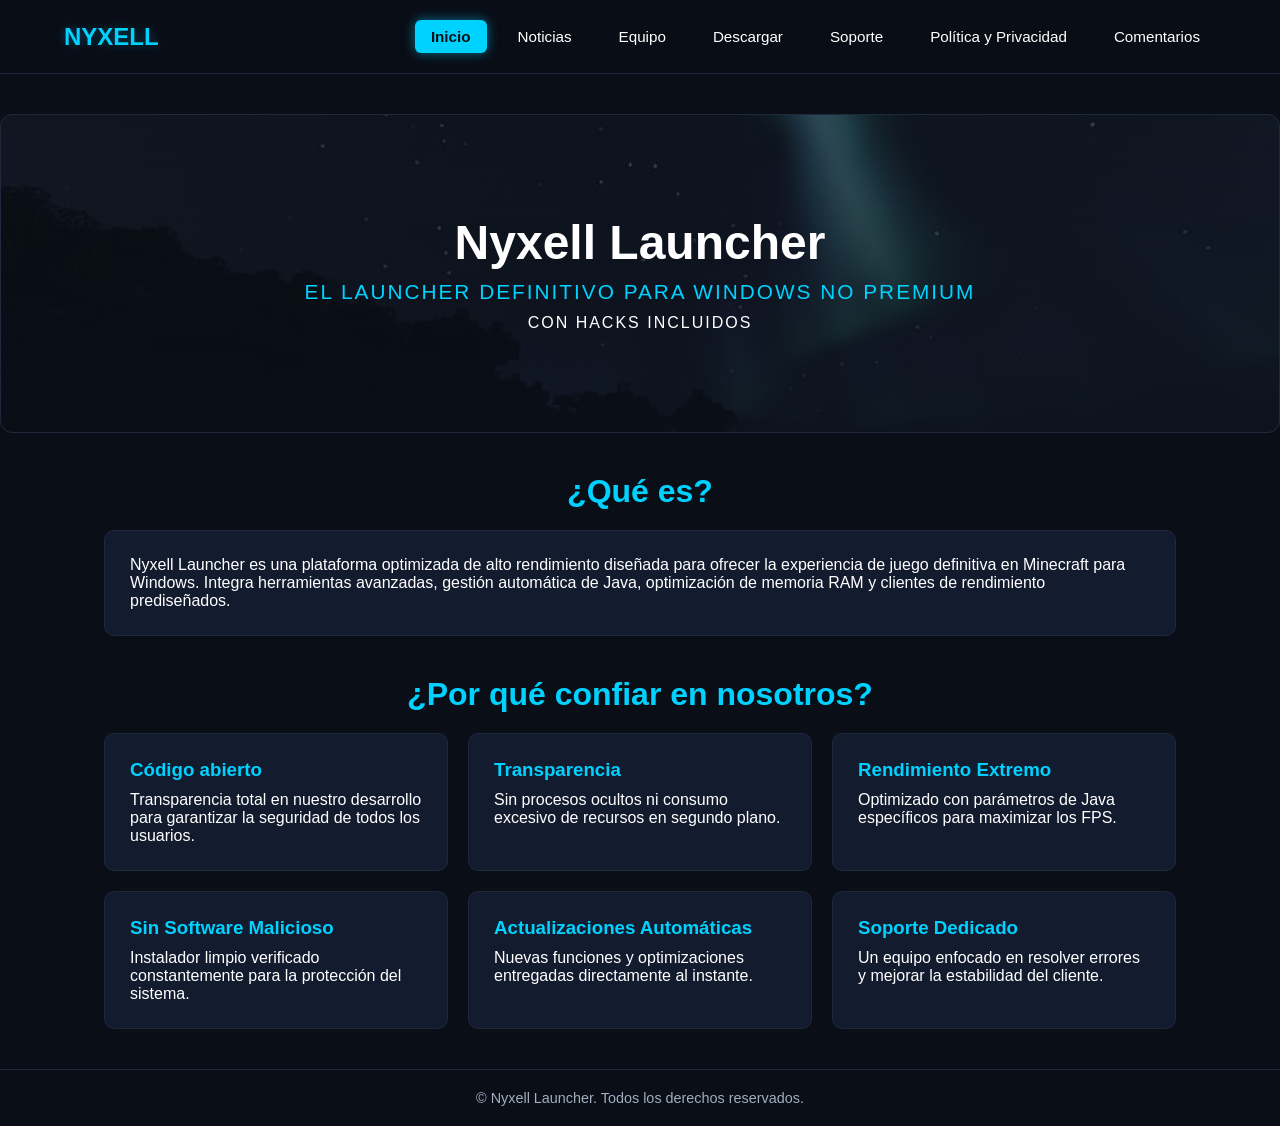
==== index.html @ 3a6e11a3 "Update index.html" ====
<!DOCTYPE html>
<html lang="es">
<head>
    <link rel="icon" type="image/png" href="nyxell.png">
    <meta charset="UTF-8">
    <meta name="viewport" content="width=device-width, initial-scale=1.0">
    <title>Nyxell Launcher - Inicio</title>
    <link rel="stylesheet" href="style.css">
</head>
<body>
    <header>
        <a href="index.html" class="logo">NYXELL</a>
        <nav>
            <a href="index.html" class="active">Inicio</a>
            <a href="noticias.html">Noticias</a>
            <a href="equipo.html">Equipo</a>
            <a href="download.html">Descargar</a>
            <a href="soporte.html">Soporte</a>
            <a href="politica.html">Política y Privacidad</a>
            <a href="comentarios.html">Comentarios</a>
        </nav>
    </header>

    <main>
        <section class="hero">
            <h1>Nyxell Launcher</h1>
            <p>El launcher definitivo para Windows no premium</p>
            <p style="font-size: 1rem; margin-top: 10px; color: #ffffff;">Con hacks incluidos</p>
        </section>

        <h2 class="section-title">¿Qué es?</h2>
        <div class="card" style="margin-bottom: 40px;">
            <p>Nyxell Launcher es una plataforma optimizada de alto rendimiento diseñada para ofrecer la experiencia de juego definitiva en Minecraft para Windows. Integra herramientas avanzadas, gestión automática de Java, optimización de memoria RAM y clientes de rendimiento prediseñados.</p>
        </div>

        <h2 class="section-title">¿Por qué confiar en nosotros?</h2>
        <div class="grid">
            <div class="card">
                <h3>Código abierto</h3>
                <p>Transparencia total en nuestro desarrollo para garantizar la seguridad de todos los usuarios.</p>
            </div>
            <div class="card">
                <h3>Transparencia</h3>
                <p>Sin procesos ocultos ni consumo excesivo de recursos en segundo plano.</p>
            </div>
            <div class="card">
                <h3>Rendimiento Extremo</h3>
                <p>Optimizado con parámetros de Java específicos para maximizar los FPS.</p>
            </div>
            <div class="card">
                <h3>Sin Software Malicioso</h3>
                <p>Instalador limpio verificado constantemente para la protección del sistema.</p>
            </div>
            <div class="card">
                <h3>Actualizaciones Automáticas</h3>
                <p>Nuevas funciones y optimizaciones entregadas directamente al instante.</p>
            </div>
            <div class="card">
                <h3>Soporte Dedicado</h3>
                <p>Un equipo enfocado en resolver errores y mejorar la estabilidad del cliente.</p>
            </div>
        </div>
    </main>

    <footer>
        &copy; Nyxell Launcher. Todos los derechos reservados.
    </footer>
</body>
</html>
---- style.css ----
:root {
    --bg-dark: #0a0e17;
    --card-bg: #131b2e;
    --primary: #00d2ff;
    --primary-hover: #0099cc;
    --text-main: #ffffff;
    --text-muted: #a0aec0;
    --border: #1e293b;
}

* {
    margin: 0;
    padding: 0;
    box-sizing: border-box;
    font-family: 'Segoe UI', Tahoma, Geneva, Verdana, sans-serif;
}

body {
    background-color: var(--bg-dark);
    color: var(--text-main);
    display: flex;
    flex-direction: column;
    min-height: 100vh;
}

header {
    display: flex;
    justify-content: space-between;
    align-items: center;
    padding: 20px 5%;
    background: rgba(10, 14, 23, 0.95);
    border-bottom: 1px solid var(--border);
    position: sticky;
    top: 0;
    z-index: 100;
}

.logo {
    font-size: 1.5rem;
    font-weight: bold;
    color: var(--primary);
    text-decoration: none;
    text-shadow: 0 0 10px rgba(0, 210, 255, 0.3);
}

nav {
    display: flex;
    gap: 15px;
}

nav a {
    color: var(--text-main);
    text-decoration: none;
    padding: 8px 16px;
    border-radius: 6px;
    font-size: 0.95rem;
    transition: all 0.3s ease;
}

nav a:hover, nav a.active {
    background: var(--primary);
    color: var(--bg-dark);
    font-weight: bold;
    box-shadow: 0 0 12px rgba(0, 210, 255, 0.5);
}

main {
    flex: 1;
    padding: 40px 5%;
    max-width: 1200px;
    margin: 0 auto;
    width: 100%;
}

/* Hero con fondo.png (Ancho completo en escritorio) */
.hero {
    background: linear-gradient(rgba(10, 14, 23, 0.7), rgba(10, 14, 23, 0.9)), url('fondo.png') center/cover no-repeat;
    text-align: center;
    padding: 100px 20px;
    border-radius: 12px;
    border: 1px solid var(--border);
    margin-bottom: 40px;
    width: 100vw;
    position: relative;
    left: 50%;
    right: 50%;
    margin-left: -50vw;
    margin-right: -50vw;
}

/* Hero con fondo2.png para la pantalla de agradecimiento (download2.html) */
.hero-thanks {
    background: linear-gradient(rgba(10, 14, 23, 0.7), rgba(10, 14, 23, 0.9)), url('fondo2.png') center/cover no-repeat;
    text-align: center;
    padding: 100px 20px;
    border-radius: 12px;
    border: 1px solid var(--border);
    margin-bottom: 40px;
    width: 100vw;
    position: relative;
    left: 50%;
    right: 50%;
    margin-left: -50vw;
    margin-right: -50vw;
}

.hero h1, .hero-thanks h1 {
    font-size: 3rem;
    color: var(--text-main);
    margin-bottom: 10px;
}

.hero p, .hero-thanks p {
    font-size: 1.3rem;
    color: var(--primary);
    text-transform: uppercase;
    letter-spacing: 2px;
}

.section-title {
    font-size: 2rem;
    color: var(--primary);
    margin: 30px 0 20px 0;
    text-align: center;
}

.grid {
    display: grid;
    grid-template-columns: repeat(auto-fit, minmax(280px, 1fr));
    gap: 20px;
}

.card {
    background: var(--card-bg);
    padding: 25px;
    border-radius: 10px;
    border: 1px solid var(--border);
}

.card h3 {
    color: var(--primary);
    margin-bottom: 10px;
}

.btn {
    background: var(--primary);
    color: var(--bg-dark);
    padding: 10px 20px;
    border: none;
    border-radius: 6px;
    font-weight: bold;
    cursor: pointer;
    text-decoration: none;
    display: inline-block;
    transition: all 0.3s ease;
}

.btn:hover {
    background: var(--primary-hover);
    box-shadow: 0 0 10px rgba(0, 210, 255, 0.4);
}

.news-card {
    background: var(--card-bg);
    padding: 20px;
    border-radius: 8px;
    margin-bottom: 20px;
    border: 1px solid var(--border);
    position: relative;
}

.news-card h2 {
    color: var(--text-main);
    font-weight: bold;
    margin-bottom: 10px;
}

.news-card p {
    color: var(--text-main);
    font-weight: normal;
    margin-bottom: 25px;
}

.news-date {
    position: absolute;
    bottom: 10px;
    right: 15px;
    color: var(--text-main);
    font-weight: 300;
    font-size: 0.85rem;
}

.team-card {
    background: var(--card-bg);
    padding: 30px;
    border-radius: 10px;
    text-align: center;
    border: 1px solid var(--border);
}

.team-link {
    color: var(--primary);
    font-size: 1.4rem;
    text-decoration: none;
    font-weight: bold;
    display: block;
    margin-bottom: 5px;
}

.team-role {
    color: var(--text-muted);
}

.table-responsive {
    overflow-x: auto;
}

table {
    width: 100%;
    border-collapse: collapse;
    background: var(--card-bg);
    border-radius: 8px;
    overflow: hidden;
}

th, td {
    padding: 15px 20px;
    text-align: left;
    border-bottom: 1px solid var(--border);
}

th {
    background: rgba(0, 210, 255, 0.1);
    color: var(--primary);
}

.rating {
    display: flex;
    flex-direction: row-reverse;
    justify-content: flex-end;
    gap: 8px;
    margin: 10px 0;
}

.rating input {
    display: none;
}

.rating label {
    font-size: 2.2rem;
    color: var(--border);
    cursor: pointer;
    transition: color 0.2s ease, transform 0.1s ease;
    user-select: none;
}

.rating label:hover,
.rating label:hover ~ label,
.rating input:checked ~ label {
    color: var(--primary);
    text-shadow: 0 0 8px rgba(0, 210, 255, 0.6);
}

.rating label:active {
    transform: scale(1.2);
}

form {
    background: var(--card-bg);
    padding: 25px;
    border-radius: 10px;
    border: 1px solid var(--border);
    margin-bottom: 40px;
}

.form-group {
    margin-bottom: 15px;
}

.form-group label {
    display: block;
    margin-bottom: 5px;
    color: var(--primary);
}

.form-group input, .form-group textarea {
    width: 100%;
    padding: 10px;
    border-radius: 6px;
    border: 1px solid var(--border);
    background: var(--bg-dark);
    color: var(--text-main);
}

.comment-card {
    background: var(--card-bg);
    padding: 15px;
    border-radius: 8px;
    margin-bottom: 15px;
    border: 1px solid var(--border);
}

.comment-header {
    display: flex;
    justify-content: space-between;
    margin-bottom: 10px;
}

.comment-name {
    color: var(--primary);
    font-weight: bold;
}

.comment-stars {
    color: var(--primary);
}

footer {
    text-align: center;
    padding: 20px;
    background: var(--bg-dark);
    border-top: 1px solid var(--border);
    color: var(--text-muted);
    font-size: 0.9rem;
}

/* Responsivo para celulares */
@media (max-width: 768px) {
    header {
        flex-direction: column;
        gap: 15px;
    }
    
    nav {
        flex-wrap: wrap;
        justify-content: center;
    }

    .hero, .hero-thanks {
        width: 100%;
        left: 0;
        right: 0;
        margin-left: 0;
        margin-right: 0;
        padding: 50px 15px;
        border-radius: 12px;
    }

    .hero h1, .hero-thanks h1 {
        font-size: 2rem;
    }
}
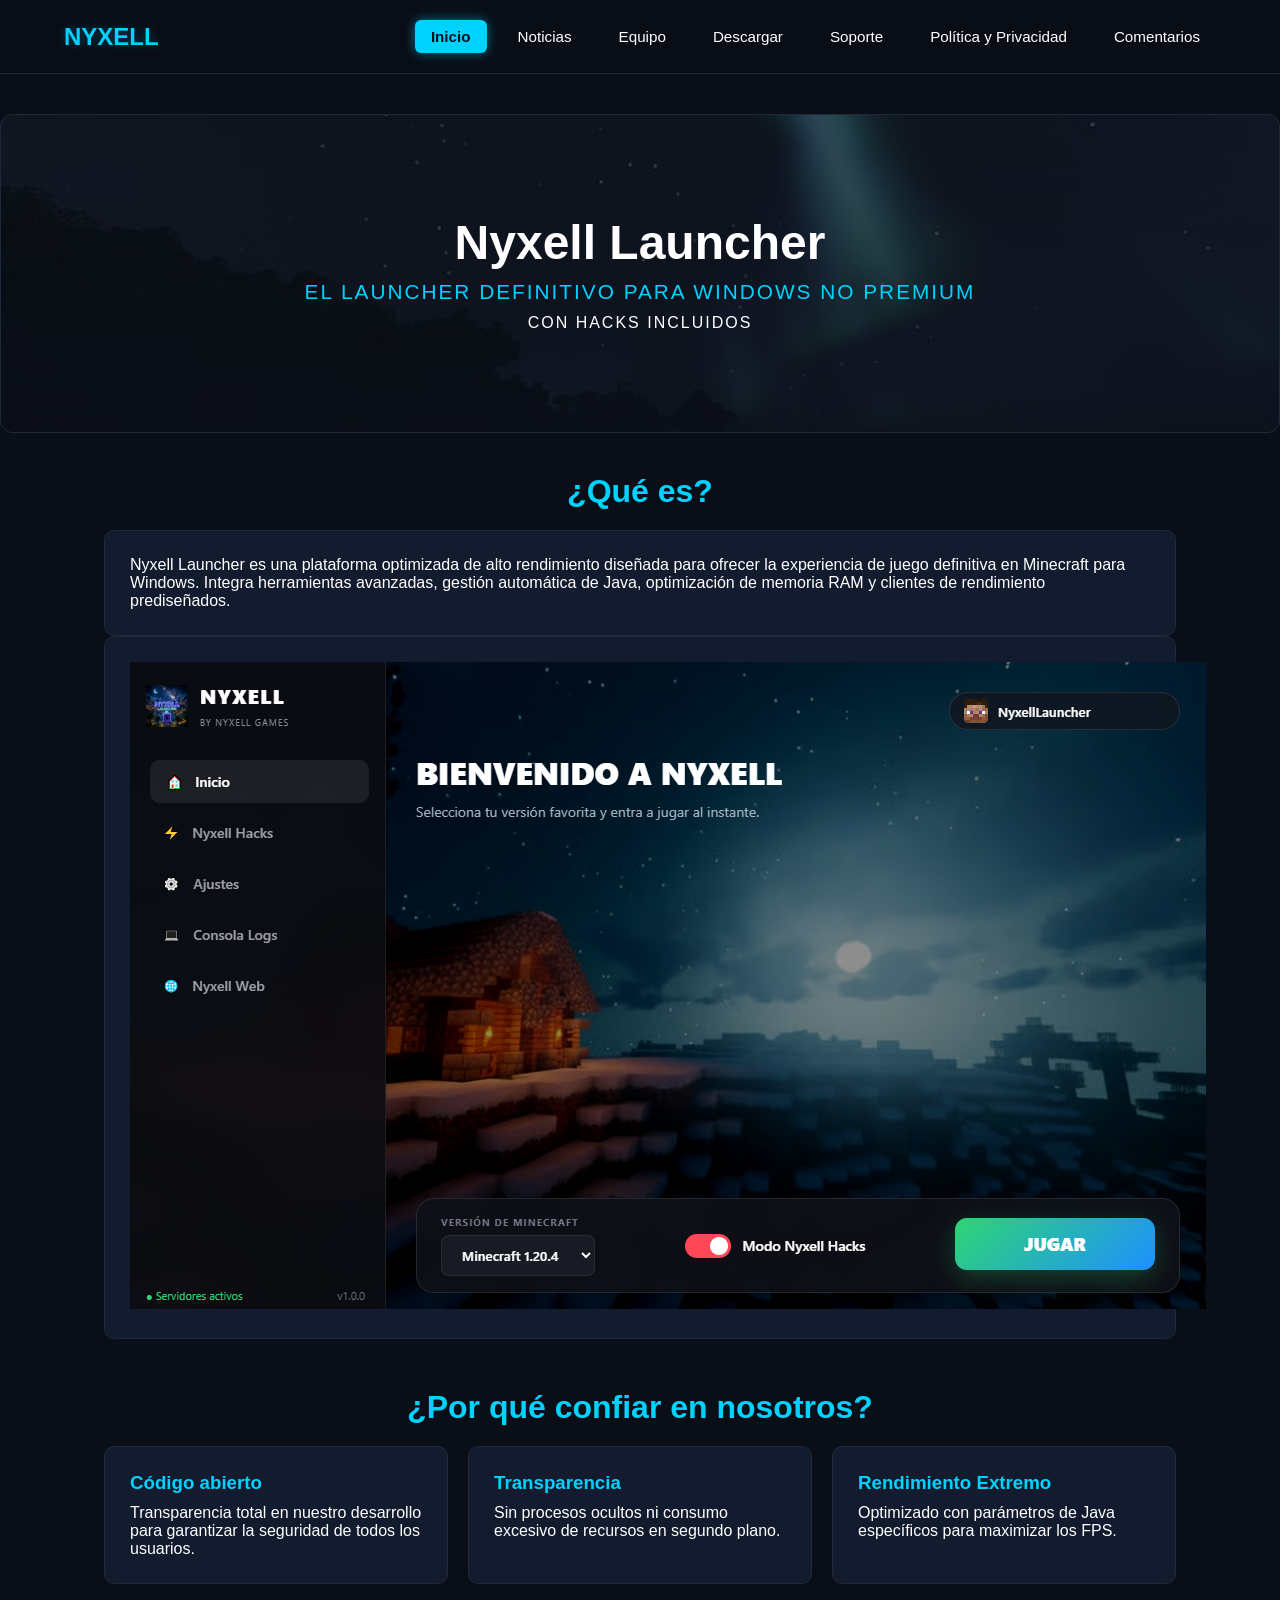
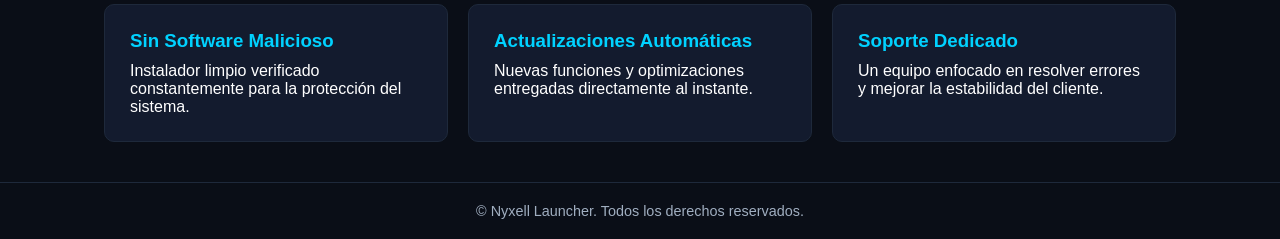
==== commit 6444e4bf: "Update index.html" ====
--- a/index.html
+++ b/index.html
@@ -29,11 +29,16 @@
         </section>
 
         <h2 class="section-title">¿Qué es?</h2>
-        <div class="card" style="margin-bottom: 40px;">
-            <p>Nyxell Launcher es una plataforma optimizada de alto rendimiento diseñada para ofrecer la experiencia de juego definitiva en Minecraft para Windows. Integra herramientas avanzadas, gestión automática de Java, optimización de memoria RAM y clientes de rendimiento prediseñados.</p>
+        <div class="about-container">
+            <div class="card about-text">
+                <p>Nyxell Launcher es una plataforma optimizada de alto rendimiento diseñada para ofrecer la experiencia de juego definitiva en Minecraft para Windows. Integra herramientas avanzadas, gestión automática de Java, optimización de memoria RAM y clientes de rendimiento prediseñados.</p>
+            </div>
+            <div class="card about-image-card">
+                <img src="ej.png" alt="Nyxell Launcher Preview" class="about-image">
+            </div>
         </div>
 
-        <h2 class="section-title">¿Por qué confiar en nosotros?</h2>
+        <h2 class="section-title" style="margin-top: 50px;">¿Por qué confiar en nosotros?</h2>
         <div class="grid">
             <div class="card">
                 <h3>Código abierto</h3>
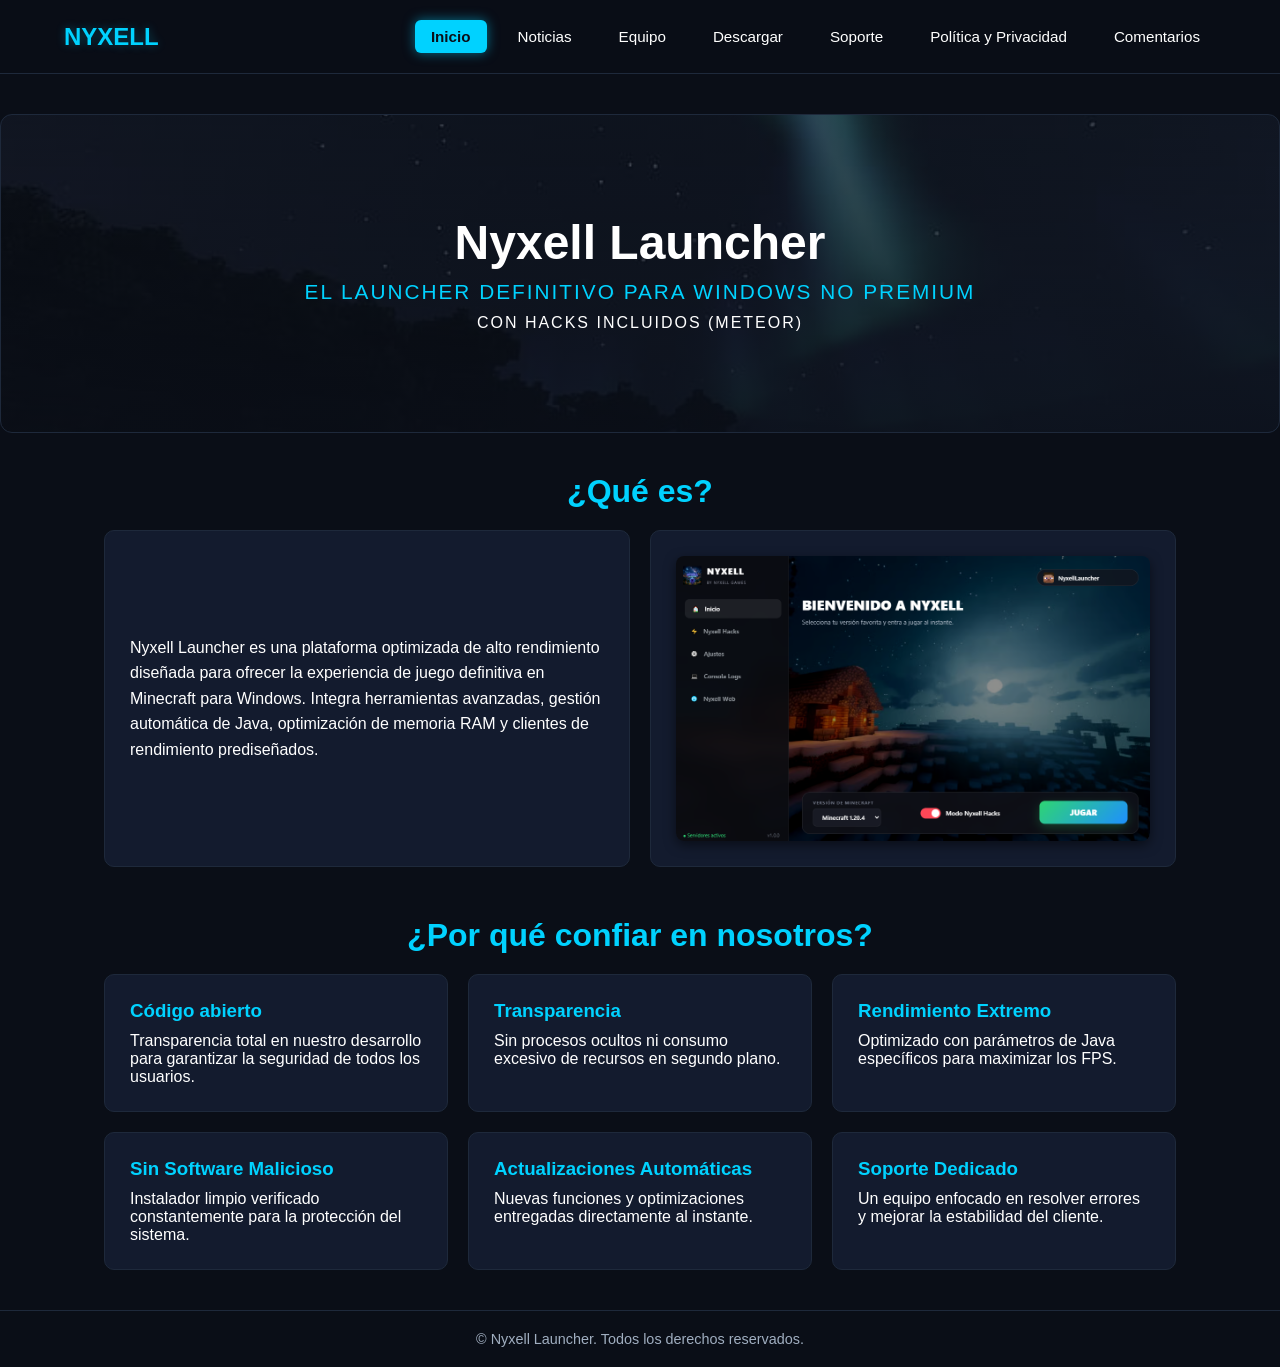
==== commit fb2ebb59: "Update index.html" ====
--- a/index.html
+++ b/index.html
@@ -25,7 +25,7 @@
         <section class="hero">
             <h1>Nyxell Launcher</h1>
             <p>El launcher definitivo para Windows no premium</p>
-            <p style="font-size: 1rem; margin-top: 10px; color: #ffffff;">Con hacks incluidos</p>
+            <p style="font-size: 1rem; margin-top: 10px; color: #ffffff;">Con hacks incluidos (meteor)</p>
         </section>
 
         <h2 class="section-title">¿Qué es?</h2>
--- a/style.css
+++ b/style.css
@@ -124,6 +124,41 @@
     text-align: center;
 }
 
+/* Seccion "¿Qué es?" en paralelo con imagen */
+.about-container {
+    display: grid;
+    grid-template-columns: 1fr 1fr;
+    gap: 20px;
+    align-items: stretch;
+    margin-bottom: 30px;
+}
+
+.about-text {
+    display: flex;
+    align-items: center;
+}
+
+.about-text p {
+    font-size: 1rem;
+    line-height: 1.6;
+}
+
+.about-image-card {
+    padding: 10px;
+    display: flex;
+    justify-content: center;
+    align-items: center;
+}
+
+.about-image {
+    width: 100%;
+    height: auto;
+    border-radius: 8px;
+    object-fit: cover;
+    display: block;
+    box-shadow: 0 4px 12px rgba(0, 0, 0, 0.5);
+}
+
 .grid {
     display: grid;
     grid-template-columns: repeat(auto-fit, minmax(280px, 1fr));
@@ -349,4 +384,8 @@
     .hero h1, .hero-thanks h1 {
         font-size: 2rem;
     }
-}
+
+    .about-container {
+        grid-template-columns: 1fr;
+    }
+}
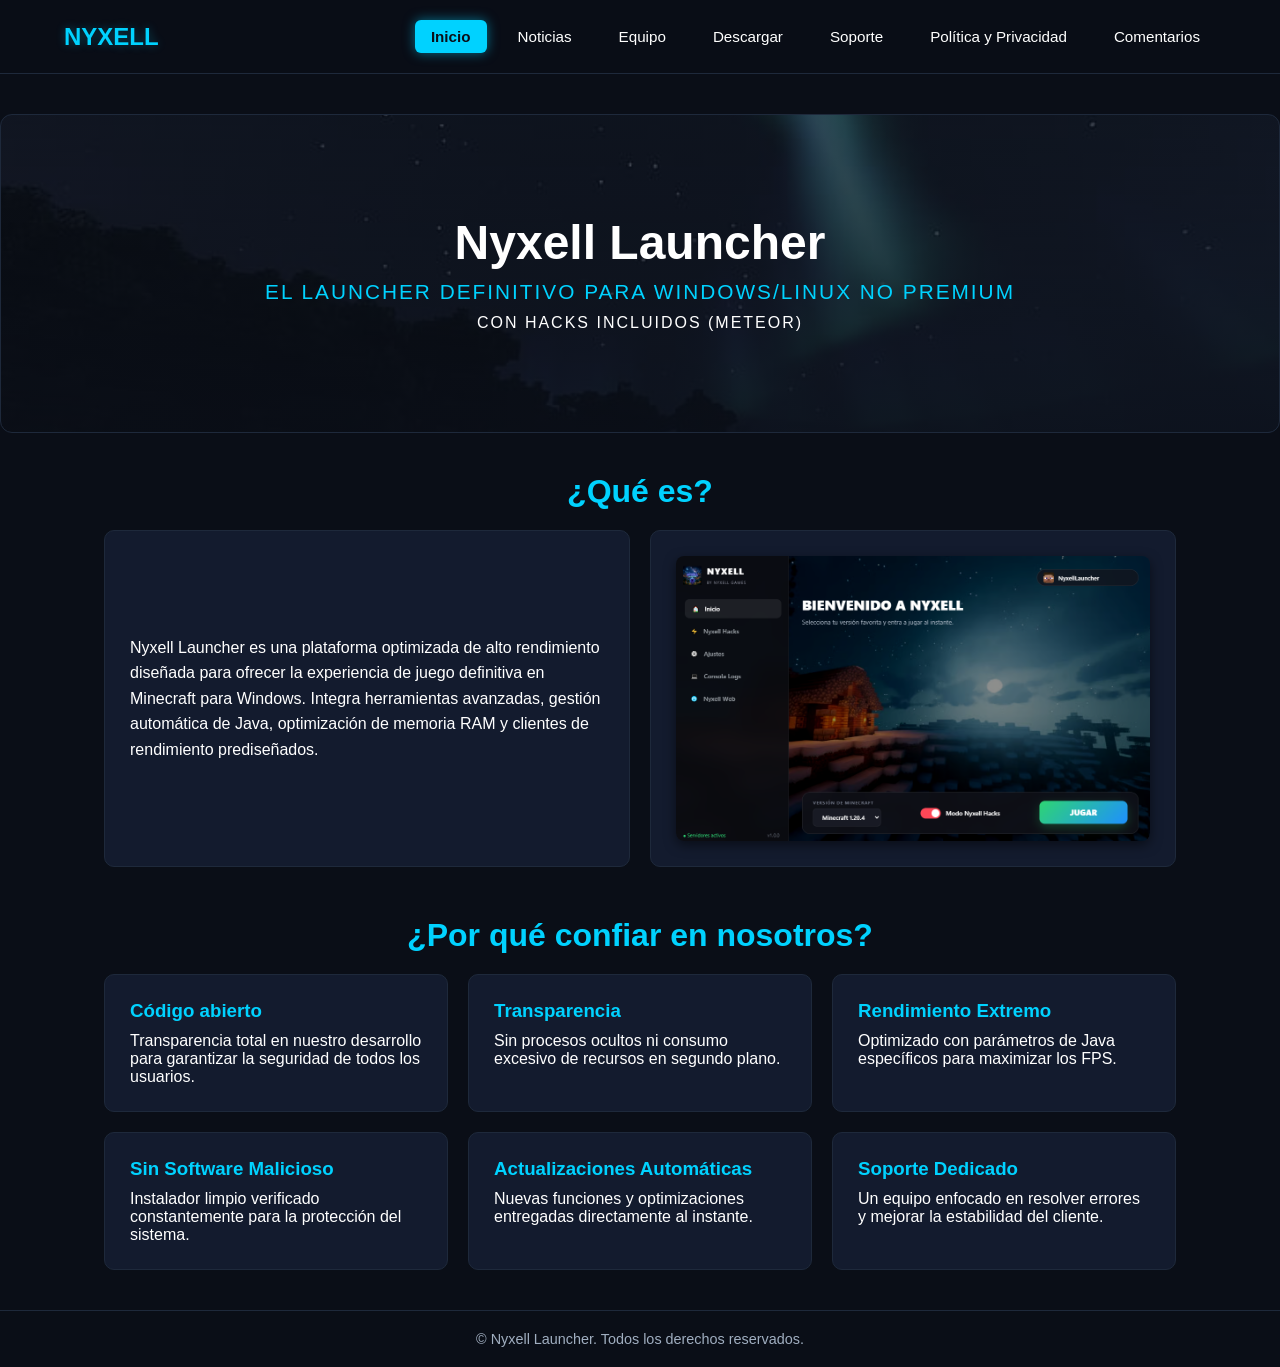
==== commit 3b06d677: "Update index.html" ====
--- a/index.html
+++ b/index.html
@@ -24,7 +24,7 @@
     <main>
         <section class="hero">
             <h1>Nyxell Launcher</h1>
-            <p>El launcher definitivo para Windows no premium</p>
+            <p>El launcher definitivo para Windows/Linux no premium</p>
             <p style="font-size: 1rem; margin-top: 10px; color: #ffffff;">Con hacks incluidos (meteor)</p>
         </section>
 
--- a/style.css
+++ b/style.css
@@ -359,7 +359,6 @@
     font-size: 0.9rem;
 }
 
-/* Responsivo para celulares */
 @media (max-width: 768px) {
     header {
         flex-direction: column;
@@ -389,3 +388,72 @@
         grid-template-columns: 1fr;
     }
 }
+.download-grid {
+    display: grid;
+    grid-template-columns: repeat(auto-fit, minmax(300px, 1fr));
+    gap: 25px;
+    margin-bottom: 30px;
+}
+
+.os-card {
+    background: var(--card-bg);
+    border: 2px solid var(--border);
+    border-radius: 12px;
+    padding: 30px 25px;
+    position: relative;
+    display: flex;
+    flex-direction: column;
+    justify-content: space-between;
+    transition: all 0.3s ease;
+}
+
+.os-card:hover {
+    border-color: var(--primary);
+    transform: translateY(-4px);
+    box-shadow: 0 8px 20px rgba(0, 210, 255, 0.15);
+}
+
+.os-card.active-recommend {
+    border-color: var(--primary);
+    box-shadow: 0 0 15px rgba(0, 210, 255, 0.25);
+}
+
+.recommended-badge {
+    display: none;
+    position: absolute;
+    top: -14px;
+    left: 20px;
+    background: var(--primary);
+    color: var(--bg-dark);
+    font-size: 0.8rem;
+    font-weight: bold;
+    padding: 4px 12px;
+    border-radius: 20px;
+    text-transform: uppercase;
+    letter-spacing: 0.5px;
+    box-shadow: 0 2px 8px rgba(0, 210, 255, 0.4);
+}
+
+.os-card.active-recommend .recommended-badge {
+    display: block;
+}
+
+.os-info h2 {
+    color: var(--text-main);
+    font-size: 1.6rem;
+    margin-bottom: 10px;
+}
+
+.os-info p {
+    color: var(--text-muted);
+    font-size: 0.95rem;
+    margin-bottom: 25px;
+    line-height: 1.5;
+}
+
+.os-btn {
+    width: 100%;
+    text-align: center;
+    padding: 12px;
+    font-size: 1rem;
+}
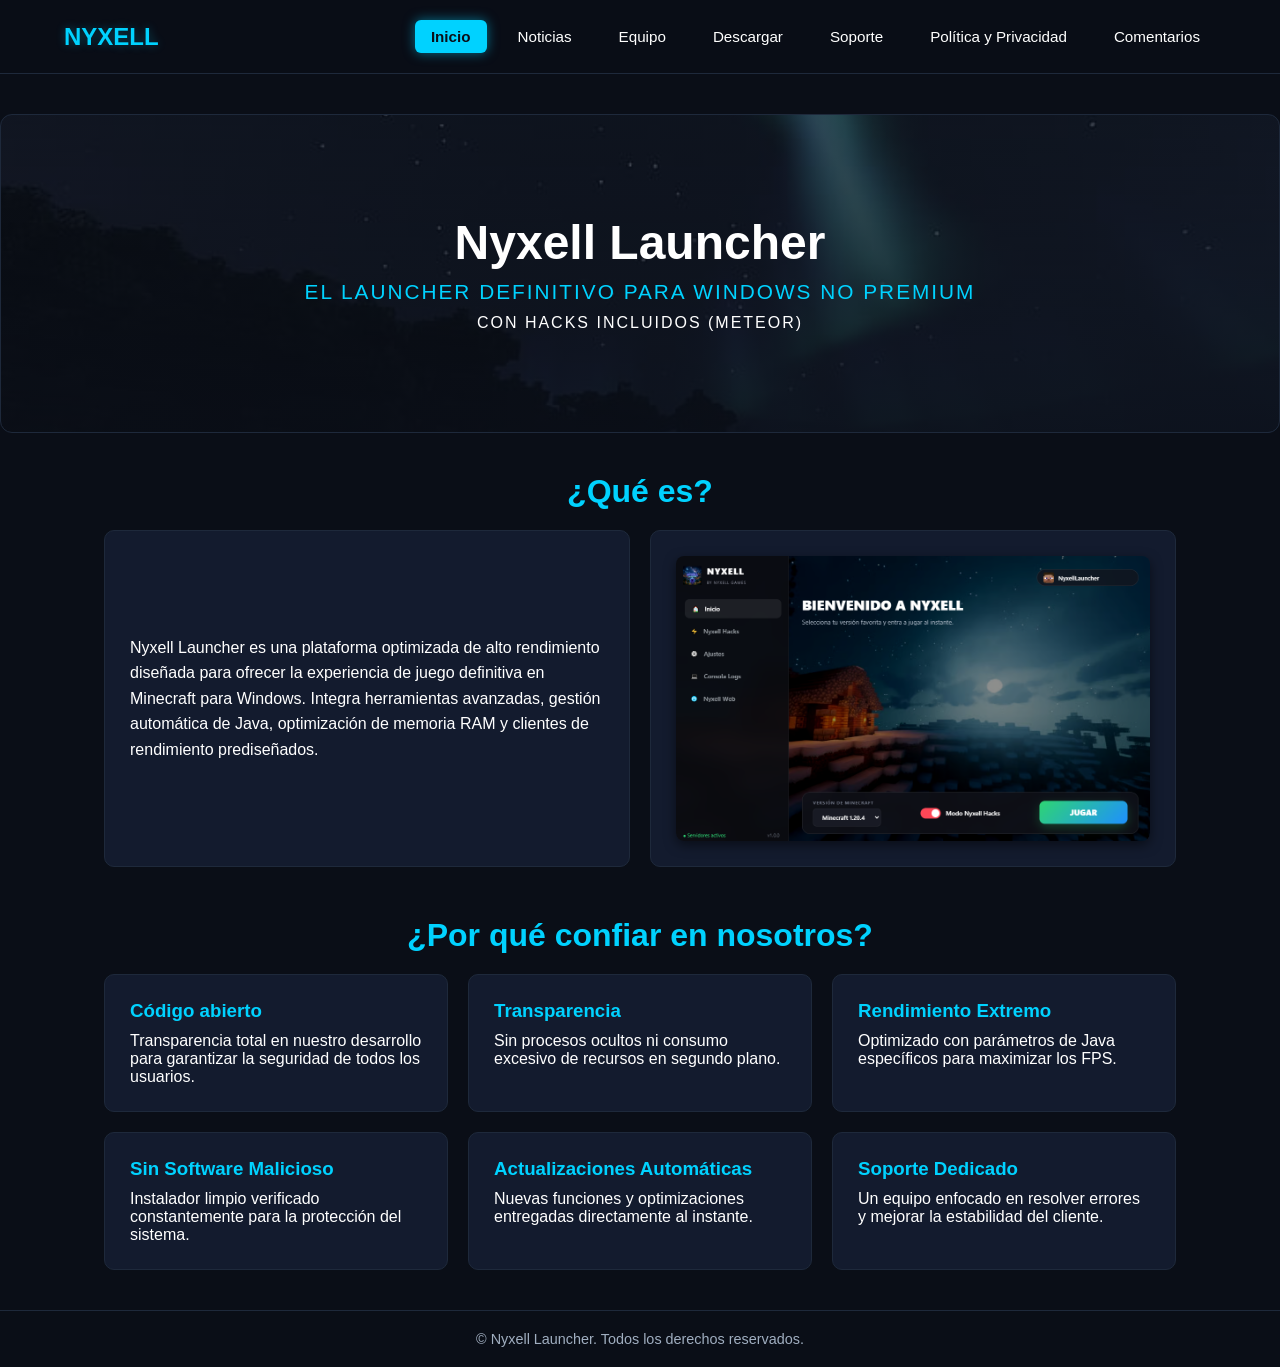
==== commit 65279450: "Update index.html" ====
--- a/index.html
+++ b/index.html
@@ -24,7 +24,7 @@
     <main>
         <section class="hero">
             <h1>Nyxell Launcher</h1>
-            <p>El launcher definitivo para Windows/Linux no premium</p>
+            <p>El launcher definitivo para Windows no premium</p>
             <p style="font-size: 1rem; margin-top: 10px; color: #ffffff;">Con hacks incluidos (meteor)</p>
         </section>
 
